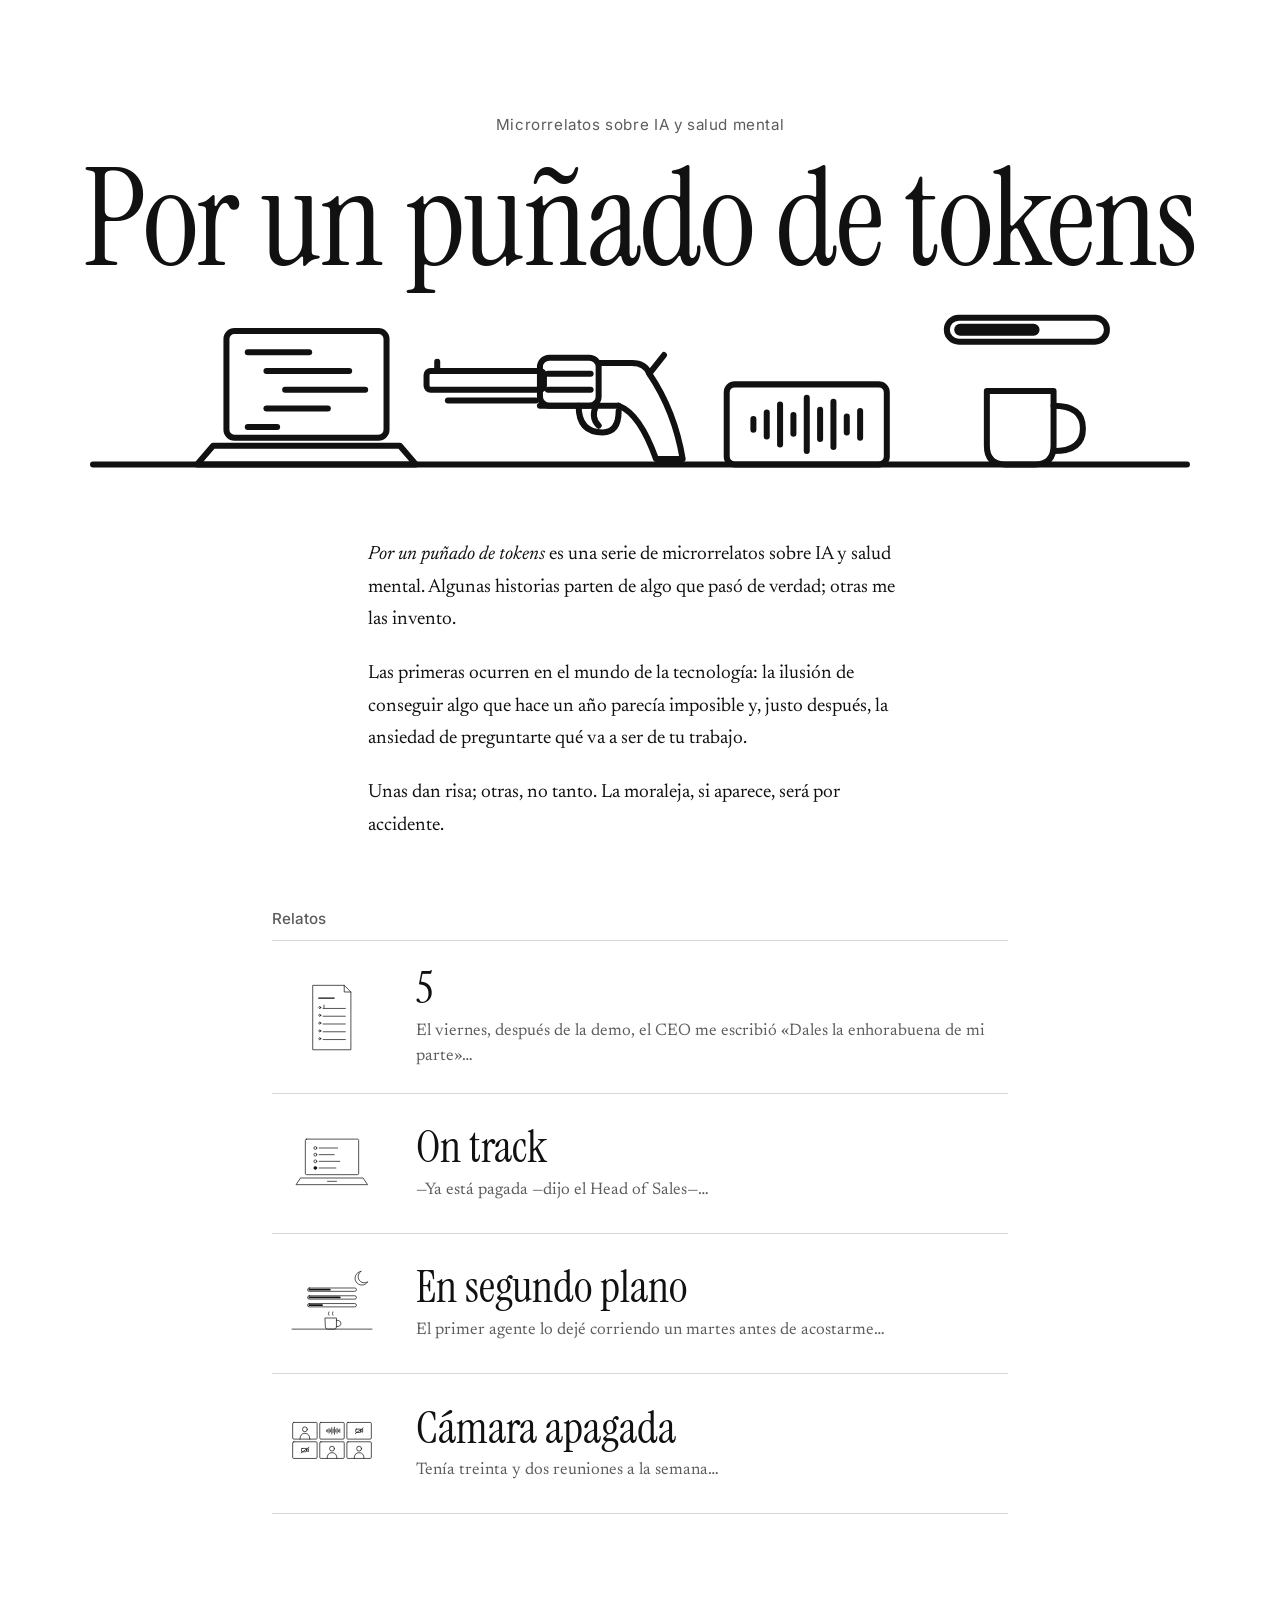
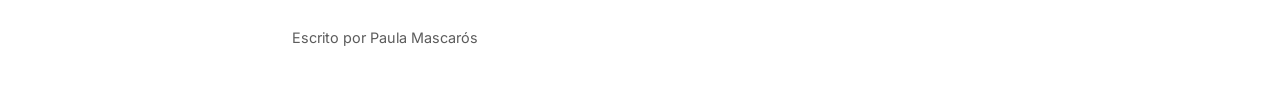
==== index.html @ 6014ec5f "Alinea el friso con el texto" ====
<!doctype html>
<html lang="es">
<head>
<meta charset="utf-8">
<meta name="viewport" content="width=device-width, initial-scale=1">
<title>Por un puñado de tokens</title>
<meta name="description" content="Microrrelatos sobre IA y salud mental.">
<meta property="og:title" content="Por un puñado de tokens">
<meta property="og:description" content="Microrrelatos sobre IA y salud mental.">
<link rel="preconnect" href="https://fonts.googleapis.com"><link rel="preconnect" href="https://fonts.gstatic.com" crossorigin><link rel="stylesheet" href="https://fonts.googleapis.com/css2?family=Instrument+Serif&family=Newsreader:opsz,wght@6..72,400&family=Inter:wght@400;500&display=swap">
<link rel="stylesheet" href="estilo.css">
</head>
<body>
<header class="portada">
<p class="subtitulo">Microrrelatos sobre IA y salud mental</p>
<h1>Por un puñado de tokens</h1>
<svg class="friso" viewBox="617.75 72 824.5 126" aria-hidden="true" fill="none" stroke="currentColor" stroke-width="4.5" stroke-linecap="round" stroke-linejoin="round">
<line x1="620" y1="190" x2="1440" y2="190"></line>
<rect x="1260" y="80" width="120" height="18" rx="9"></rect>
<line x1="1270" y1="89" x2="1325" y2="89" stroke-width="9"></line>
<path d="M1290 135 H1340 V176 Q1340 190 1326 190 H1304 Q1290 190 1290 176 Z"></path>
<path d="M1340 146 Q1362 146 1362 163 Q1362 180 1340 180"></path>
<rect x="720" y="90" width="120" height="80" rx="6"></rect>
<path d="M710 176 H850 L862 190 H698 Z"></path>
<line x1="736" y1="106" x2="782" y2="106"></line>
<line x1="750" y1="120" x2="812" y2="120"></line>
<line x1="764" y1="134" x2="824" y2="134"></line>
<line x1="750" y1="148" x2="796" y2="148"></line>
<line x1="736" y1="162" x2="758" y2="162"></line>
<rect x="870" y="120" width="88" height="14" rx="3"></rect>
<line x1="878" y1="120" x2="878" y2="113"></line>
<line x1="886" y1="142" x2="952" y2="142"></line>
<rect x="955" y="110" width="44" height="36" rx="7"></rect>
<line x1="961" y1="122" x2="993" y2="122"></line>
<line x1="961" y1="134" x2="993" y2="134"></line>
<path d="M999 114 H1024 Q1034 114 1037 122 L1048 108"></path>
<line x1="955" y1="146" x2="1014" y2="146"></line>
<path d="M1014 146 Q1030 152 1042 186 H1062 Q1056 150 1037 122"></path>
<path d="M984 146 Q984 166 1002 166 Q1014 166 1014 150"></path>
<path d="M997 146 Q993 155 999 161"></path>
<rect x="1095" y="130" width="120" height="60" rx="6"></rect>
<line x1="1115" y1="156" x2="1115" y2="164"></line>
<line x1="1125" y1="151" x2="1125" y2="169"></line>
<line x1="1135" y1="145" x2="1135" y2="175"></line>
<line x1="1145" y1="153" x2="1145" y2="167"></line>
<line x1="1155" y1="140" x2="1155" y2="180"></line>
<line x1="1165" y1="149" x2="1165" y2="171"></line>
<line x1="1175" y1="143" x2="1175" y2="177"></line>
<line x1="1185" y1="154" x2="1185" y2="166"></line>
<line x1="1195" y1="150" x2="1195" y2="170"></line>
</svg>
</header>
<main>
<section class="intro">
<p><cite>Por un puñado de tokens</cite> es una serie de microrrelatos sobre IA y salud mental. Algunas historias parten de algo que pasó de verdad; otras me las invento.</p>
<p>Las primeras ocurren en el mundo de la tecnología: la ilusión de conseguir algo que hace un año parecía imposible y, justo después, la ansiedad de preguntarte qué va a ser de tu trabajo.</p>
<p>Unas dan risa; otras, no tanto. La moraleja, si aparece, será por accidente.</p>
</section>
<section class="indice" aria-labelledby="t-relatos">
<h2 id="t-relatos">Relatos</h2>
<ol>
<li><a class="relato" href="relatos/5.html">
<span class="mini"><svg class="ilustracion" viewBox="0 0 1080 820" role="img" aria-label="Un documento con cinco líneas en blanco y un cursor esperando" fill="none" stroke="currentColor" stroke-width="6.5" stroke-linecap="round" stroke-linejoin="round">
<path d="M370 120 H650 L710 180 V700 H370 Z"></path>
<path d="M650 120 V180 H710"></path>
<line x1="420" y1="235" x2="560" y2="235" stroke-width="10"></line>
<circle cx="430" cy="320" r="9"></circle>
<line x1="460" y1="328" x2="660" y2="328"></line>
<circle cx="430" cy="390" r="9"></circle>
<line x1="460" y1="398" x2="660" y2="398"></line>
<circle cx="430" cy="460" r="9"></circle>
<line x1="460" y1="468" x2="660" y2="468"></line>
<circle cx="430" cy="530" r="9"></circle>
<line x1="460" y1="538" x2="660" y2="538"></line>
<circle cx="430" cy="600" r="9"></circle>
<line x1="460" y1="608" x2="660" y2="608"></line>
<line x1="468" y1="298" x2="468" y2="322" stroke-width="6.5"></line>
</svg></span>
<span class="texto"><span class="titulo">5</span><span class="arranque">El viernes, después de la demo, el CEO me escribió «Dales la enhorabuena de mi parte»…</span></span>
</a></li>
<li><a class="relato" href="relatos/on-track.html">
<span class="mini"><svg class="ilustracion" viewBox="0 0 1080 820" role="img" aria-label="Un portátil con cuatro contactos: tres desconectados y uno todavía activo" fill="none" stroke="currentColor" stroke-width="6.5" stroke-linecap="round" stroke-linejoin="round">
<rect x="300" y="190" width="480" height="320" rx="12"></rect>
<path d="M260 540 H820 L860 600 H220 Z"></path>
<line x1="500" y1="570" x2="580" y2="570"></line>
<circle cx="390" cy="270" r="13"></circle>
<line x1="425" y1="270" x2="590" y2="270"></line>
<circle cx="390" cy="330" r="13"></circle>
<line x1="425" y1="330" x2="560" y2="330"></line>
<circle cx="390" cy="390" r="13"></circle>
<line x1="425" y1="390" x2="610" y2="390"></line>
<circle cx="390" cy="450" r="13" fill="currentColor"></circle>
<line x1="425" y1="450" x2="575" y2="450"></line>
</svg></span>
<span class="texto"><span class="titulo">On track</span><span class="arranque">—Ya está pagada —dijo el Head of Sales—…</span></span>
</a></li>
<li><a class="relato" href="relatos/en-segundo-plano.html">
<span class="mini"><svg class="ilustracion" viewBox="0 0 1080 820" role="img" aria-label="Una luna, tres barras de progreso a medio llenar y una taza sobre la mesa" fill="none" stroke="currentColor" stroke-width="6.5" stroke-linecap="round" stroke-linejoin="round">
<path d="M800 120 A62 62 0 1 0 862 214 A50 50 0 1 1 800 120 Z"></path>
<rect x="320" y="270" width="440" height="30" rx="15"></rect>
<line x1="337" y1="285" x2="520" y2="285" stroke-width="16"></line>
<rect x="320" y="340" width="440" height="30" rx="15"></rect>
<line x1="337" y1="355" x2="610" y2="355" stroke-width="16"></line>
<rect x="320" y="410" width="440" height="30" rx="15"></rect>
<line x1="337" y1="425" x2="450" y2="425" stroke-width="16"></line>
<line x1="180" y1="640" x2="900" y2="640"></line>
<path d="M480 540 H580 V620 Q580 640 560 640 H500 Q480 640 480 620 Z"></path>
<path d="M580 560 Q620 560 620 590 Q620 618 580 618"></path>
<path d="M512 515 Q502 500 512 485"></path>
<path d="M548 515 Q538 500 548 485"></path>
</svg></span>
<span class="texto"><span class="titulo">En segundo plano</span><span class="arranque">El primer agente lo dejé corriendo un martes antes de acostarme…</span></span>
</a></li>
<li><a class="relato" href="relatos/camara-apagada.html">
<span class="mini"><svg class="ilustracion" viewBox="0 0 1080 820" role="img" aria-label="Una videollamada de seis personas: unas con la cámara apagada y una que solo es una onda de voz" fill="none" stroke="currentColor" stroke-width="6.5" stroke-linecap="round" stroke-linejoin="round">
<rect x="186" y="220" width="220" height="150" rx="10"></rect>
<rect x="430" y="220" width="220" height="150" rx="10"></rect>
<rect x="674" y="220" width="220" height="150" rx="10"></rect>
<rect x="186" y="394" width="220" height="150" rx="10"></rect>
<rect x="430" y="394" width="220" height="150" rx="10"></rect>
<rect x="674" y="394" width="220" height="150" rx="10"></rect>
<circle cx="296" cy="282" r="22"></circle>
<path d="M252 370 Q252 318 296 318 Q340 318 340 370"></path>
<line x1="490" y1="290" x2="490" y2="300"></line>
<line x1="502" y1="283" x2="502" y2="307"></line>
<line x1="514" y1="275" x2="514" y2="315"></line>
<line x1="526" y1="286" x2="526" y2="304"></line>
<line x1="538" y1="267" x2="538" y2="323"></line>
<line x1="550" y1="280" x2="550" y2="310"></line>
<line x1="562" y1="263" x2="562" y2="327"></line>
<line x1="574" y1="284" x2="574" y2="306"></line>
<line x1="586" y1="273" x2="586" y2="317"></line>
<line x1="598" y1="287" x2="598" y2="303"></line>
<line x1="610" y1="280" x2="610" y2="310"></line>
<rect x="754" y="280" width="44" height="30" rx="4"></rect>
<path d="M798 290 L816 282 V308 L798 300"></path>
<line x1="750" y1="320" x2="820" y2="270"></line>
<rect x="266" y="454" width="44" height="30" rx="4"></rect>
<path d="M310 464 L328 456 V482 L310 474"></path>
<line x1="262" y1="494" x2="332" y2="444"></line>
<circle cx="540" cy="456" r="22"></circle>
<path d="M496 544 Q496 492 540 492 Q584 492 584 544"></path>
<circle cx="784" cy="456" r="22"></circle>
<path d="M740 544 Q740 492 784 492 Q828 492 828 544"></path>
</svg></span>
<span class="texto"><span class="titulo">Cámara apagada</span><span class="arranque">Tenía treinta y dos reuniones a la semana…</span></span>
</a></li>
</ol>
</section>
</main>
<footer><p>Escrito por Paula Mascarós</p></footer>
</body>
</html>
---- estilo.css ----
:root {
  --papel: #ffffff;
  --tinta: #111111;
  --tenue: #5c5c5c;
  --linea: #d6d6d6;
  --titulo: "Instrument Serif", "Iowan Old Style", Georgia, serif;
  --lectura: "Newsreader", "Iowan Old Style", Georgia, serif;
  --rotulo: "Inter", system-ui, -apple-system, "Segoe UI", sans-serif;
  color-scheme: light;
}
@media (prefers-color-scheme: dark) {
  :root {
    --papel: #121212;
    --tinta: #f2f2f2;
    --tenue: #a8a8a8;
    --linea: #3a3a3a;
    color-scheme: dark;
  }
}
* { box-sizing: border-box; }
html { -webkit-text-size-adjust: 100%; }
body {
  margin: 0;
  background: var(--papel);
  color: var(--tinta);
  font-family: var(--lectura);
  font-size: 1.2rem;
  line-height: 1.7;
}
a { color: inherit; }
a:focus-visible { outline: 2px solid var(--tinta); outline-offset: 4px; }
svg { display: block; max-width: 100%; height: auto; color: var(--tinta); }

/* Portada */
.portada {
  text-align: center;
  padding: clamp(3rem, 10vw, 7rem) 1.25rem 1rem;
}
.subtitulo {
  margin: 0 0 1rem;
  font-family: var(--rotulo);
  font-size: 0.95rem;
  letter-spacing: 0.04em;
  color: var(--tenue);
}
.portada h1 {
  margin: 0;
  font-family: var(--titulo);
  font-weight: 400;
  font-size: clamp(3rem, 11vw, 8.5rem);
  line-height: 0.95;
  letter-spacing: -0.01em;
}
.friso { width: min(100%, 1100px); margin: 1.5rem auto 0; }

main { padding: 0 1.25rem; }
.intro { max-width: 34rem; margin: 3rem auto 0; }
.intro p { margin: 0 0 1.1em; }
.intro cite { font-style: italic; }

/* Índice */
.indice { max-width: 46rem; margin: 4rem auto 0; }
.indice h2 {
  font-family: var(--rotulo);
  font-weight: 500;
  font-size: 0.95rem;
  color: var(--tenue);
  margin: 0 0 0.5rem;
}
.indice ol { list-style: none; margin: 0; padding: 0; border-top: 1px solid var(--linea); }
.indice li { border-bottom: 1px solid var(--linea); }
.relato {
  display: grid;
  grid-template-columns: 7.5rem 1fr;
  gap: 1.5rem;
  align-items: center;
  padding: 1.5rem 0;
  text-decoration: none;
}
.mini svg { width: 100%; }
.titulo {
  display: block;
  font-family: var(--titulo);
  font-size: clamp(2rem, 5vw, 2.8rem);
  line-height: 1.05;
}
.arranque { display: block; margin-top: 0.4rem; color: var(--tenue); font-size: 1.05rem; line-height: 1.5; }
.relato:hover .titulo { text-decoration: underline; text-decoration-thickness: 1px; text-underline-offset: 0.15em; }

/* Relato */
.volver {
  padding: 1.25rem;
  font-family: var(--rotulo);
  font-size: 0.95rem;
}
.volver a { text-decoration: none; color: var(--tenue); }
.volver a:hover { color: var(--tinta); }
.pieza article { max-width: 34rem; margin: 0 auto; }
.ilustracion.grande { width: min(100%, 26rem); margin: 1rem auto 0; }
.pieza h1 {
  font-family: var(--titulo);
  font-weight: 400;
  font-size: clamp(3rem, 12vw, 6rem);
  line-height: 1;
  text-align: center;
  margin: 0.5rem 0 2.5rem;
}
.cuerpo p { margin: 0 0 1em; hyphens: auto; }
.cuerpo p:last-child { margin-bottom: 0; }

.pasos {
  max-width: 34rem;
  margin: 4rem auto 0;
  padding-top: 1.5rem;
  border-top: 1px solid var(--linea);
  display: flex;
  justify-content: space-between;
  gap: 1rem;
}
.pasos a { text-decoration: none; display: flex; flex-direction: column; min-height: 44px; }
.pasos .siguiente { text-align: right; margin-left: auto; }
.pasos .dir { font-family: var(--rotulo); font-size: 0.85rem; color: var(--tenue); }
.pasos .t { font-family: var(--titulo); font-size: 1.8rem; line-height: 1.1; }
.pasos a:hover .t { text-decoration: underline; text-decoration-thickness: 1px; }

footer {
  max-width: 46rem;
  margin: 5rem auto 0;
  padding: 2rem 1.25rem 3rem;
  font-family: var(--rotulo);
  font-size: 0.9rem;
  color: var(--tenue);
}
footer p { margin: 0; }

@media (max-width: 34rem) {
  .relato { grid-template-columns: 5rem 1fr; gap: 1rem; }
}
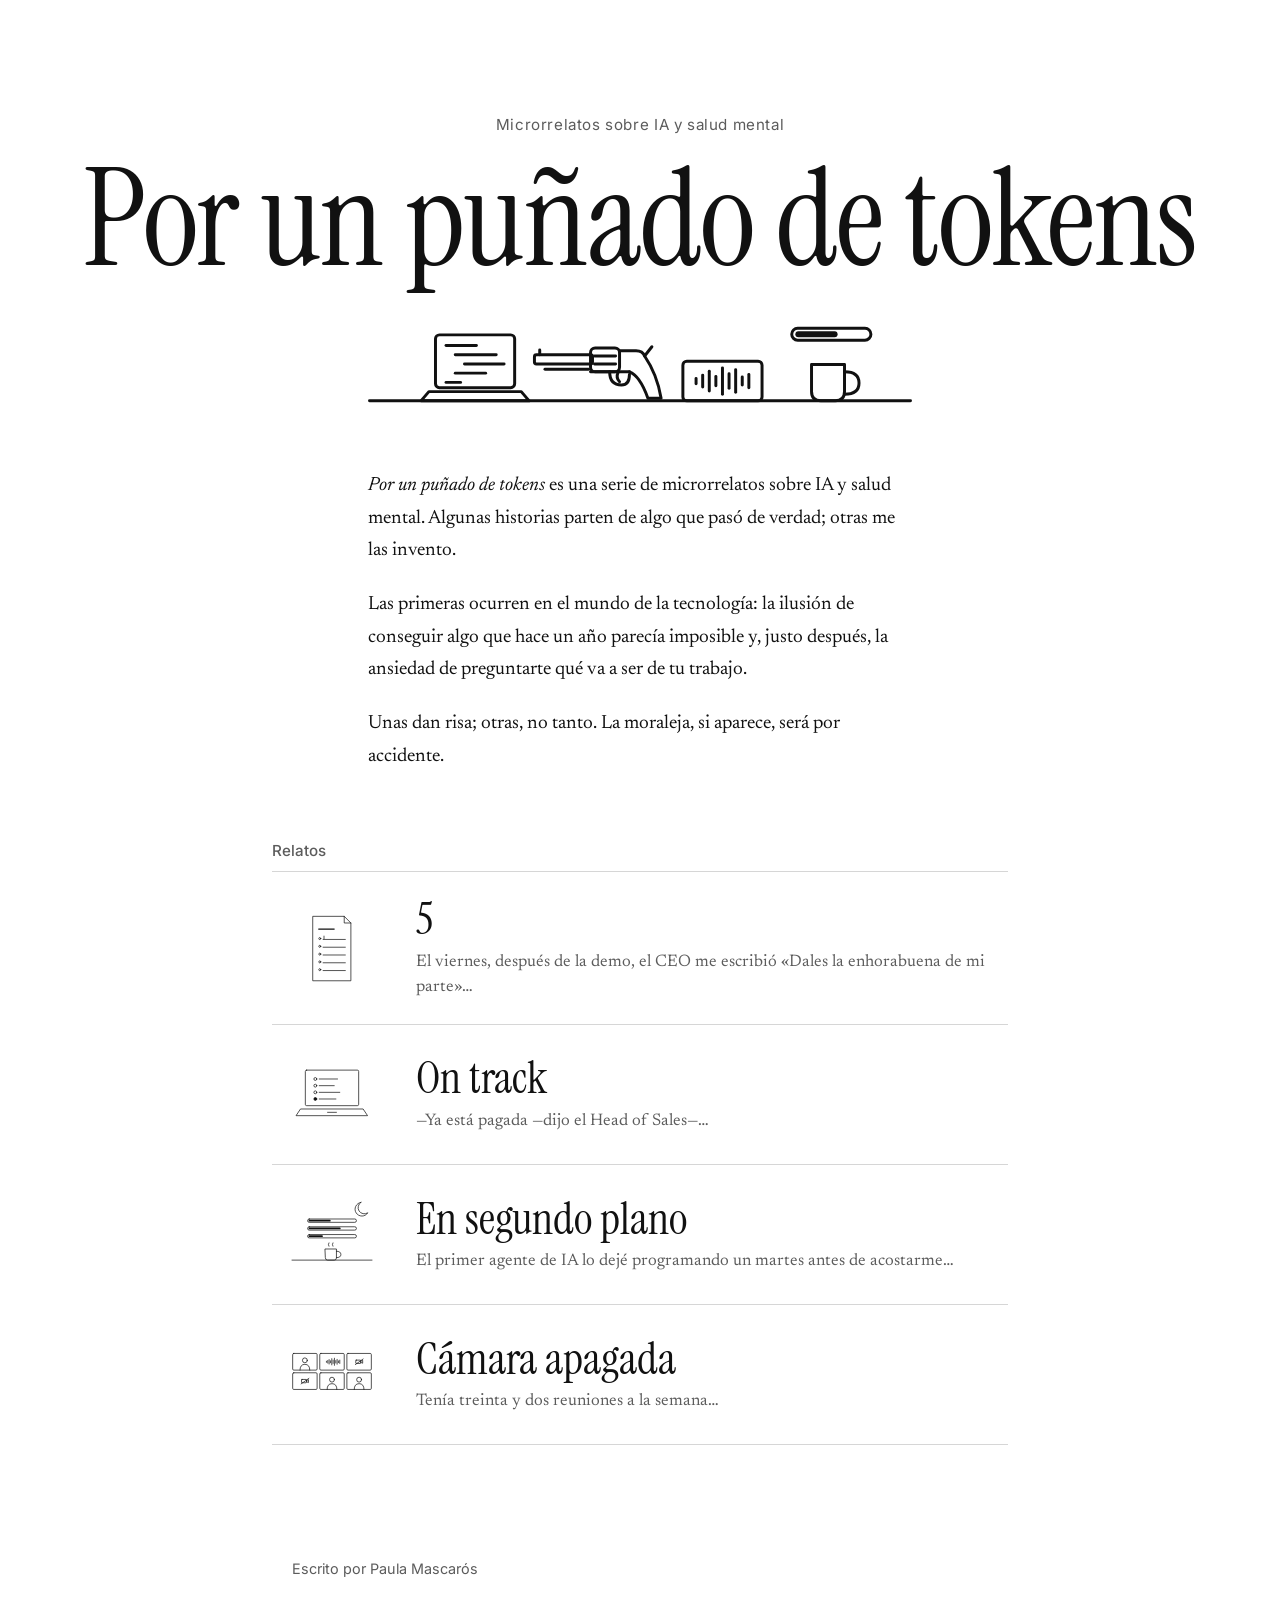
==== commit 462fe68a: "En segundo plano: nueva versión" ====
--- a/index.html
+++ b/index.html
@@ -109,7 +109,7 @@
 <path d="M512 515 Q502 500 512 485"></path>
 <path d="M548 515 Q538 500 548 485"></path>
 </svg></span>
-<span class="texto"><span class="titulo">En segundo plano</span><span class="arranque">El primer agente lo dejé corriendo un martes antes de acostarme…</span></span>
+<span class="texto"><span class="titulo">En segundo plano</span><span class="arranque">El primer agente de IA lo dejé programando un martes antes de acostarme…</span></span>
 </a></li>
 <li><a class="relato" href="relatos/camara-apagada.html">
 <span class="mini"><svg class="ilustracion" viewBox="0 0 1080 820" role="img" aria-label="Una videollamada de seis personas: unas con la cámara apagada y una que solo es una onda de voz" fill="none" stroke="currentColor" stroke-width="6.5" stroke-linecap="round" stroke-linejoin="round">
--- a/estilo.css
+++ b/estilo.css
@@ -51,7 +51,7 @@
   line-height: 0.95;
   letter-spacing: -0.01em;
 }
-.friso { width: min(100%, 1100px); margin: 1.5rem auto 0; }
+.friso { width: 100%; max-width: 34rem; margin: 2.5rem auto 0; }
 
 main { padding: 0 1.25rem; }
 .intro { max-width: 34rem; margin: 3rem auto 0; }
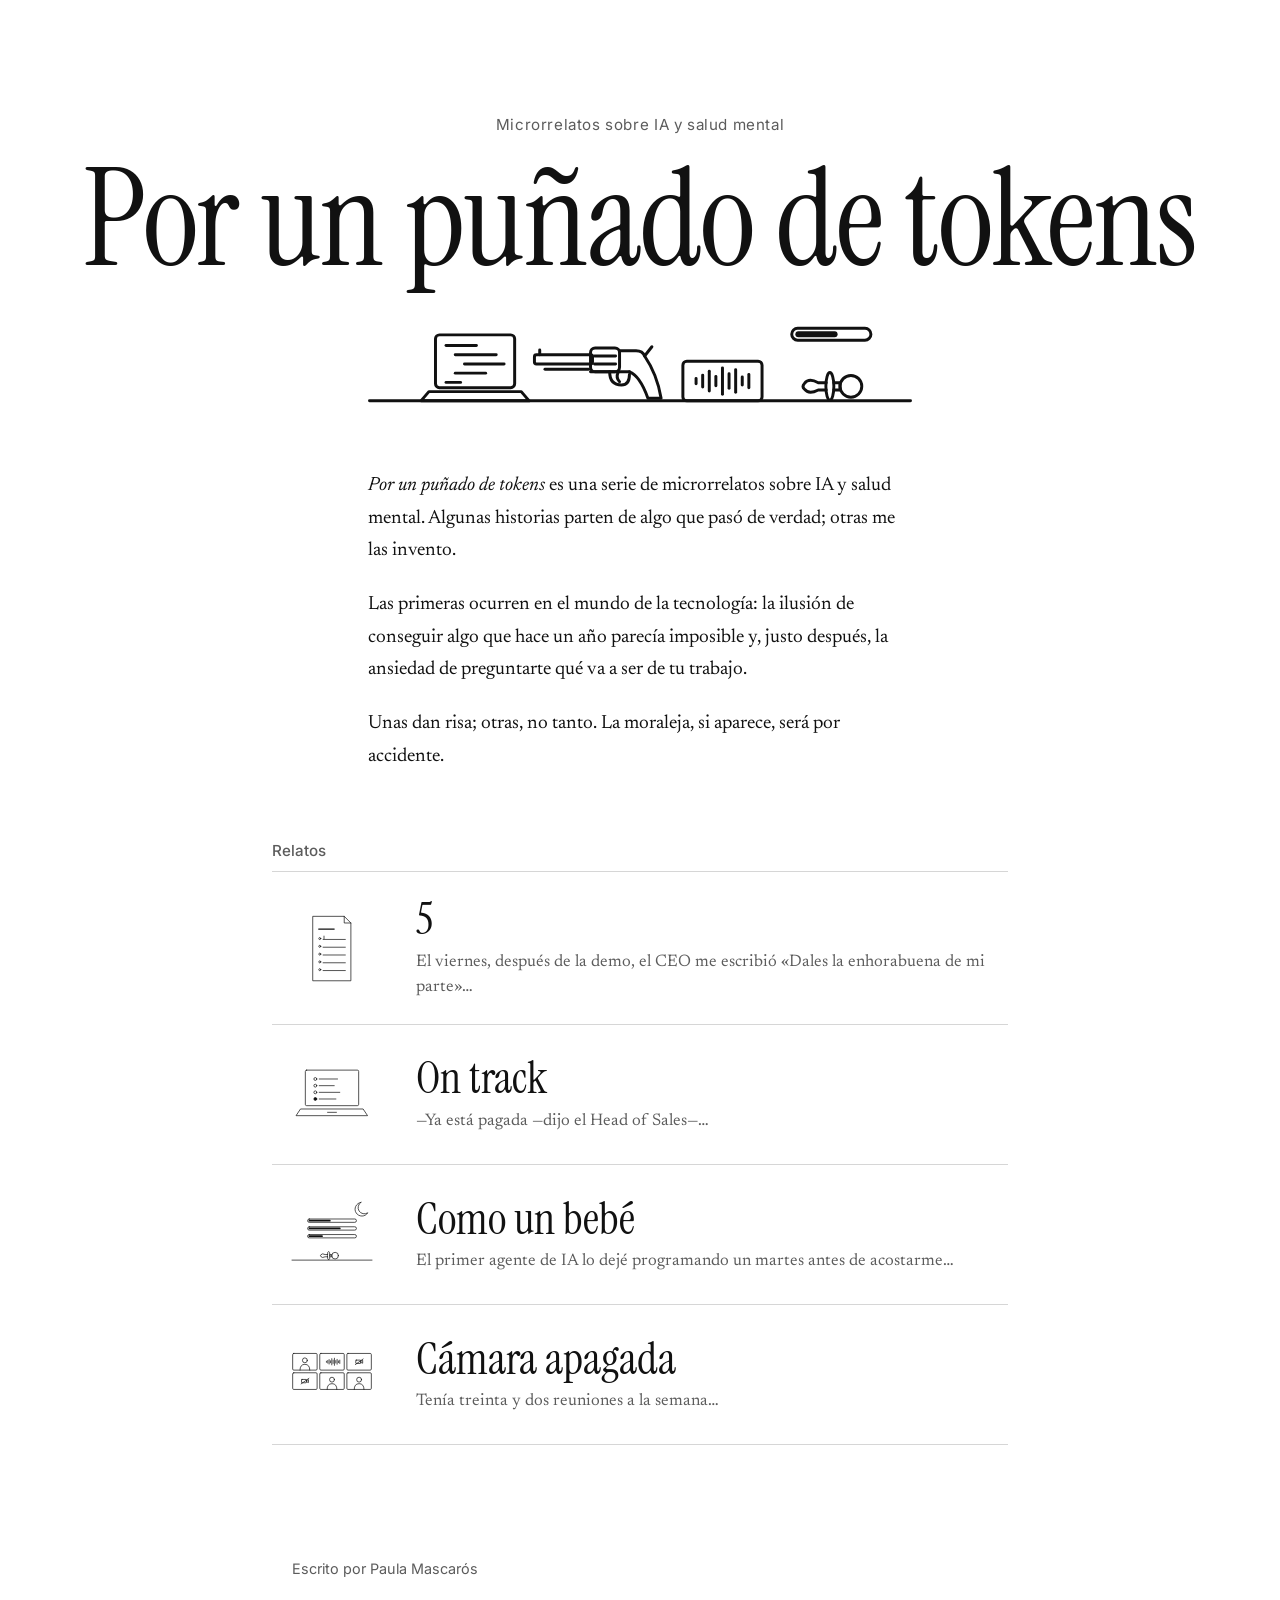
==== commit 5733a3a5: "Como un bebé: nuevo título y chupete" ====
--- a/index.html
+++ b/index.html
@@ -18,8 +18,12 @@
 <line x1="620" y1="190" x2="1440" y2="190"></line>
 <rect x="1260" y="80" width="120" height="18" rx="9"></rect>
 <line x1="1270" y1="89" x2="1325" y2="89" stroke-width="9"></line>
-<path d="M1290 135 H1340 V176 Q1340 190 1326 190 H1304 Q1290 190 1290 176 Z"></path>
-<path d="M1340 146 Q1362 146 1362 163 Q1362 180 1340 180"></path>
+<g transform="translate(1320 190) scale(0.55) translate(-514 -640)" stroke-width="8">
+<path d="M500 590 H478 Q452 576 440 592 Q432 600 440 608 Q452 624 478 610 H500"></path>
+<ellipse cx="510" cy="600" rx="11" ry="38"></ellipse>
+<path d="M521 590 H538 V610 H521"></path>
+<circle cx="568" cy="600" r="30"></circle>
+</g>
 <rect x="720" y="90" width="120" height="80" rx="6"></rect>
 <path d="M710 176 H850 L862 190 H698 Z"></path>
 <line x1="736" y1="106" x2="782" y2="106"></line>
@@ -94,8 +98,8 @@
 </svg></span>
 <span class="texto"><span class="titulo">On track</span><span class="arranque">—Ya está pagada —dijo el Head of Sales—…</span></span>
 </a></li>
-<li><a class="relato" href="relatos/en-segundo-plano.html">
-<span class="mini"><svg class="ilustracion" viewBox="0 0 1080 820" role="img" aria-label="Una luna, tres barras de progreso a medio llenar y una taza sobre la mesa" fill="none" stroke="currentColor" stroke-width="6.5" stroke-linecap="round" stroke-linejoin="round">
+<li><a class="relato" href="relatos/como-un-bebe.html">
+<span class="mini"><svg class="ilustracion" viewBox="0 0 1080 820" role="img" aria-label="Una luna, tres barras de progreso a medio llenar y un chupete sobre la mesa" fill="none" stroke="currentColor" stroke-width="6.5" stroke-linecap="round" stroke-linejoin="round">
 <path d="M800 120 A62 62 0 1 0 862 214 A50 50 0 1 1 800 120 Z"></path>
 <rect x="320" y="270" width="440" height="30" rx="15"></rect>
 <line x1="337" y1="285" x2="520" y2="285" stroke-width="16"></line>
@@ -104,12 +108,12 @@
 <rect x="320" y="410" width="440" height="30" rx="15"></rect>
 <line x1="337" y1="425" x2="450" y2="425" stroke-width="16"></line>
 <line x1="180" y1="640" x2="900" y2="640"></line>
-<path d="M480 540 H580 V620 Q580 640 560 640 H500 Q480 640 480 620 Z"></path>
-<path d="M580 560 Q620 560 620 590 Q620 618 580 618"></path>
-<path d="M512 515 Q502 500 512 485"></path>
-<path d="M548 515 Q538 500 548 485"></path>
+<path d="M500 590 H478 Q452 576 440 592 Q432 600 440 608 Q452 624 478 610 H500"></path>
+<ellipse cx="510" cy="600" rx="11" ry="38"></ellipse>
+<path d="M521 590 H538 V610 H521"></path>
+<circle cx="568" cy="600" r="30"></circle>
 </svg></span>
-<span class="texto"><span class="titulo">En segundo plano</span><span class="arranque">El primer agente de IA lo dejé programando un martes antes de acostarme…</span></span>
+<span class="texto"><span class="titulo">Como un bebé</span><span class="arranque">El primer agente de IA lo dejé programando un martes antes de acostarme…</span></span>
 </a></li>
 <li><a class="relato" href="relatos/camara-apagada.html">
 <span class="mini"><svg class="ilustracion" viewBox="0 0 1080 820" role="img" aria-label="Una videollamada de seis personas: unas con la cámara apagada y una que solo es una onda de voz" fill="none" stroke="currentColor" stroke-width="6.5" stroke-linecap="round" stroke-linejoin="round">
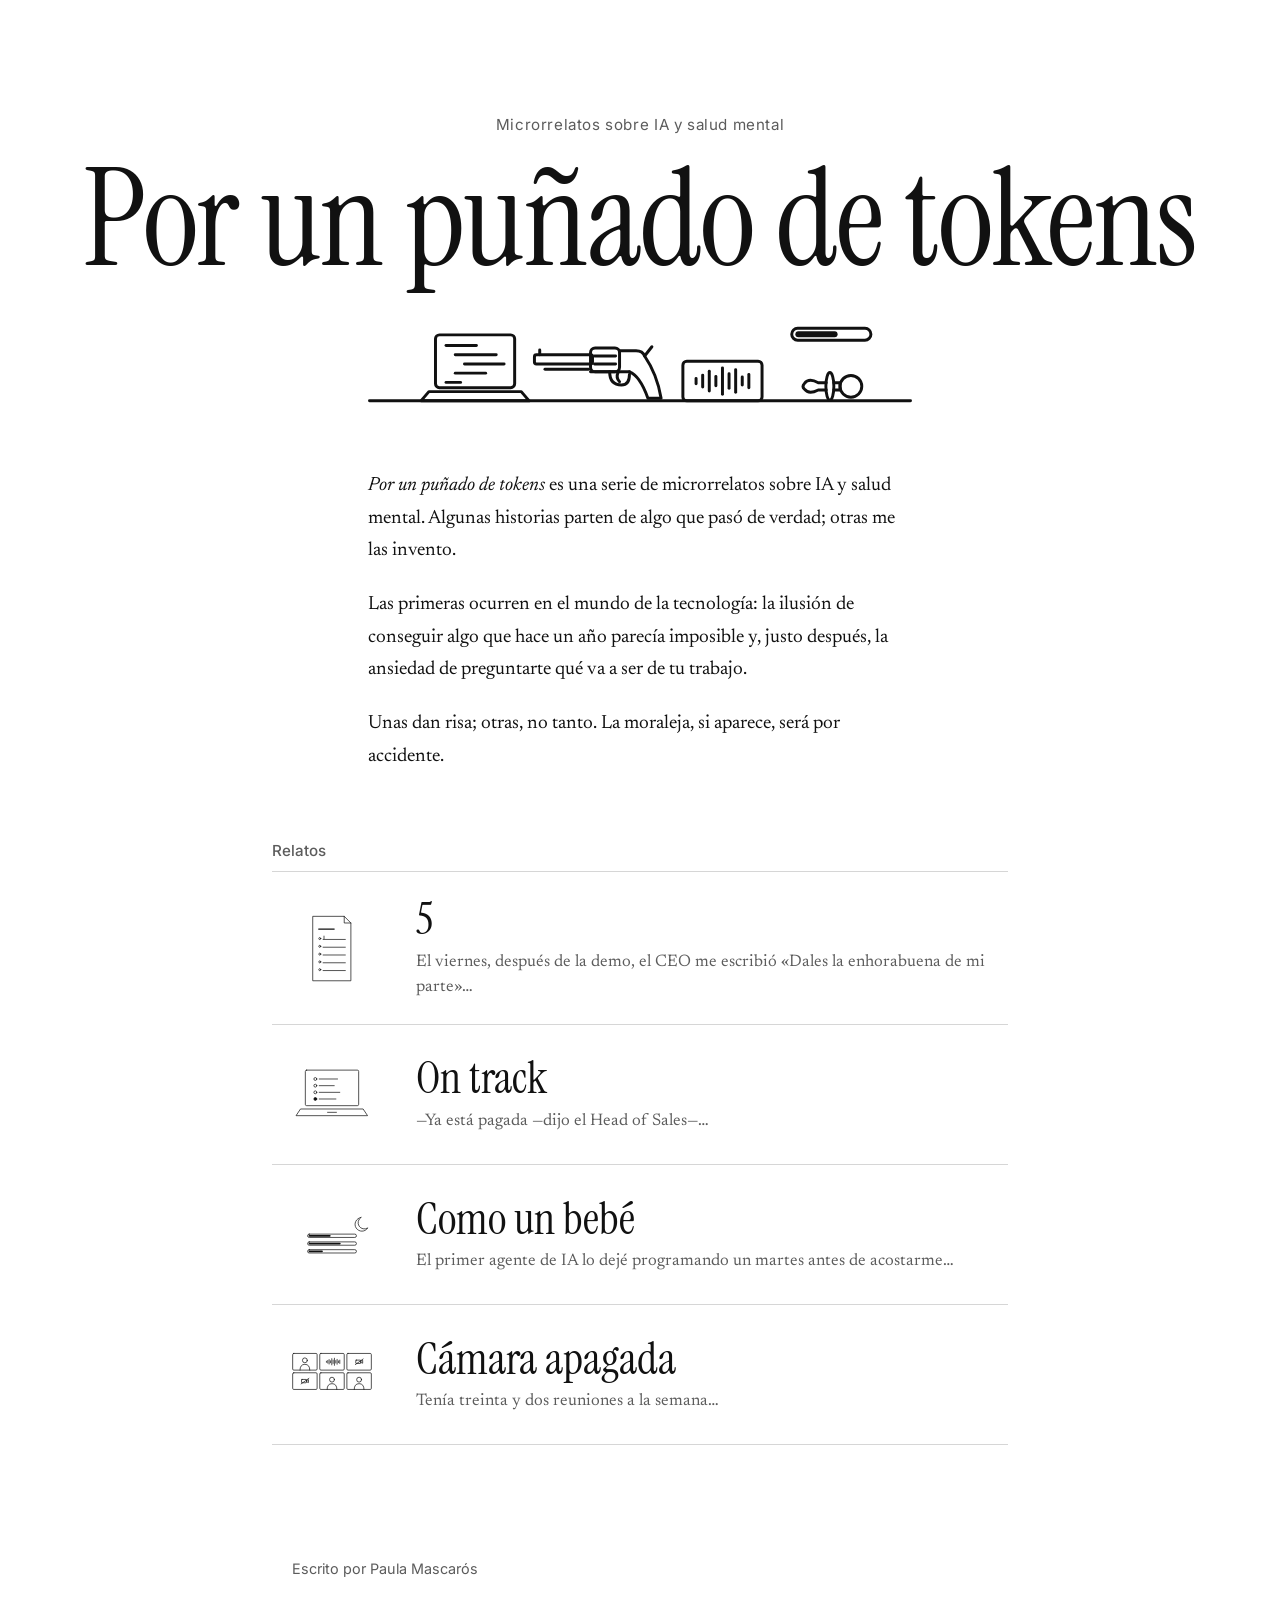
==== commit d27cff1a: "Como un bebé: solo la luna y las barras" ====
--- a/index.html
+++ b/index.html
@@ -99,7 +99,7 @@
 <span class="texto"><span class="titulo">On track</span><span class="arranque">—Ya está pagada —dijo el Head of Sales—…</span></span>
 </a></li>
 <li><a class="relato" href="relatos/como-un-bebe.html">
-<span class="mini"><svg class="ilustracion" viewBox="0 0 1080 820" role="img" aria-label="Una luna, tres barras de progreso a medio llenar y un chupete sobre la mesa" fill="none" stroke="currentColor" stroke-width="6.5" stroke-linecap="round" stroke-linejoin="round">
+<span class="mini"><svg class="ilustracion" viewBox="0 -136 1080 820" role="img" aria-label="Una luna y tres barras de progreso a medio llenar" fill="none" stroke="currentColor" stroke-width="6.5" stroke-linecap="round" stroke-linejoin="round">
 <path d="M800 120 A62 62 0 1 0 862 214 A50 50 0 1 1 800 120 Z"></path>
 <rect x="320" y="270" width="440" height="30" rx="15"></rect>
 <line x1="337" y1="285" x2="520" y2="285" stroke-width="16"></line>
@@ -107,11 +107,6 @@
 <line x1="337" y1="355" x2="610" y2="355" stroke-width="16"></line>
 <rect x="320" y="410" width="440" height="30" rx="15"></rect>
 <line x1="337" y1="425" x2="450" y2="425" stroke-width="16"></line>
-<line x1="180" y1="640" x2="900" y2="640"></line>
-<path d="M500 590 H478 Q452 576 440 592 Q432 600 440 608 Q452 624 478 610 H500"></path>
-<ellipse cx="510" cy="600" rx="11" ry="38"></ellipse>
-<path d="M521 590 H538 V610 H521"></path>
-<circle cx="568" cy="600" r="30"></circle>
 </svg></span>
 <span class="texto"><span class="titulo">Como un bebé</span><span class="arranque">El primer agente de IA lo dejé programando un martes antes de acostarme…</span></span>
 </a></li>
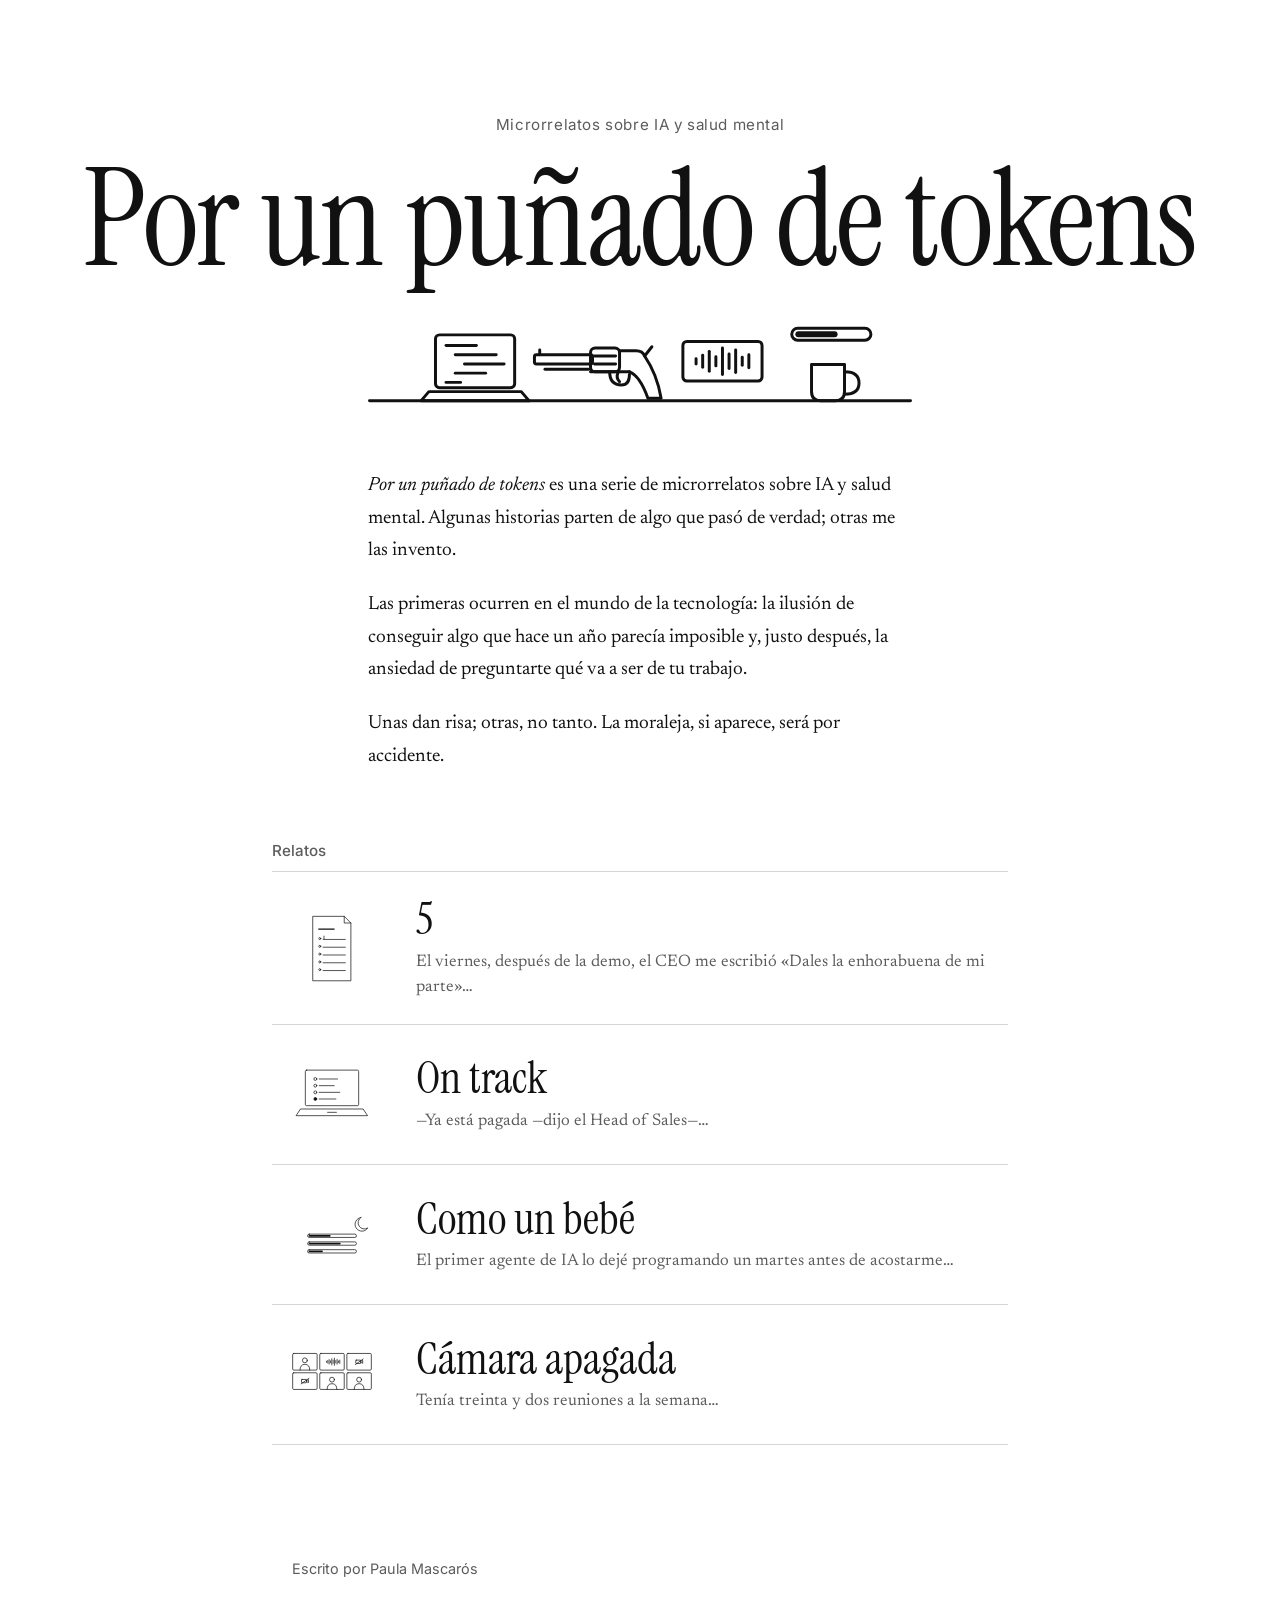
==== commit ce5589b8: "Cabecera: vuelve la taza y el audio flota" ====
--- a/index.html
+++ b/index.html
@@ -18,12 +18,8 @@
 <line x1="620" y1="190" x2="1440" y2="190"></line>
 <rect x="1260" y="80" width="120" height="18" rx="9"></rect>
 <line x1="1270" y1="89" x2="1325" y2="89" stroke-width="9"></line>
-<g transform="translate(1320 190) scale(0.55) translate(-514 -640)" stroke-width="8">
-<path d="M500 590 H478 Q452 576 440 592 Q432 600 440 608 Q452 624 478 610 H500"></path>
-<ellipse cx="510" cy="600" rx="11" ry="38"></ellipse>
-<path d="M521 590 H538 V610 H521"></path>
-<circle cx="568" cy="600" r="30"></circle>
-</g>
+<path d="M1290 135 H1340 V176 Q1340 190 1326 190 H1304 Q1290 190 1290 176 Z"></path>
+<path d="M1340 146 Q1362 146 1362 163 Q1362 180 1340 180"></path>
 <rect x="720" y="90" width="120" height="80" rx="6"></rect>
 <path d="M710 176 H850 L862 190 H698 Z"></path>
 <line x1="736" y1="106" x2="782" y2="106"></line>
@@ -42,16 +38,16 @@
 <path d="M1014 146 Q1030 152 1042 186 H1062 Q1056 150 1037 122"></path>
 <path d="M984 146 Q984 166 1002 166 Q1014 166 1014 150"></path>
 <path d="M997 146 Q993 155 999 161"></path>
-<rect x="1095" y="130" width="120" height="60" rx="6"></rect>
-<line x1="1115" y1="156" x2="1115" y2="164"></line>
-<line x1="1125" y1="151" x2="1125" y2="169"></line>
-<line x1="1135" y1="145" x2="1135" y2="175"></line>
-<line x1="1145" y1="153" x2="1145" y2="167"></line>
-<line x1="1155" y1="140" x2="1155" y2="180"></line>
-<line x1="1165" y1="149" x2="1165" y2="171"></line>
-<line x1="1175" y1="143" x2="1175" y2="177"></line>
-<line x1="1185" y1="154" x2="1185" y2="166"></line>
-<line x1="1195" y1="150" x2="1195" y2="170"></line>
+<rect x="1095" y="100" width="120" height="60" rx="6"></rect>
+<line x1="1115" y1="126" x2="1115" y2="134"></line>
+<line x1="1125" y1="121" x2="1125" y2="139"></line>
+<line x1="1135" y1="115" x2="1135" y2="145"></line>
+<line x1="1145" y1="123" x2="1145" y2="137"></line>
+<line x1="1155" y1="110" x2="1155" y2="150"></line>
+<line x1="1165" y1="119" x2="1165" y2="141"></line>
+<line x1="1175" y1="113" x2="1175" y2="147"></line>
+<line x1="1185" y1="124" x2="1185" y2="136"></line>
+<line x1="1195" y1="120" x2="1195" y2="140"></line>
 </svg>
 </header>
 <main>
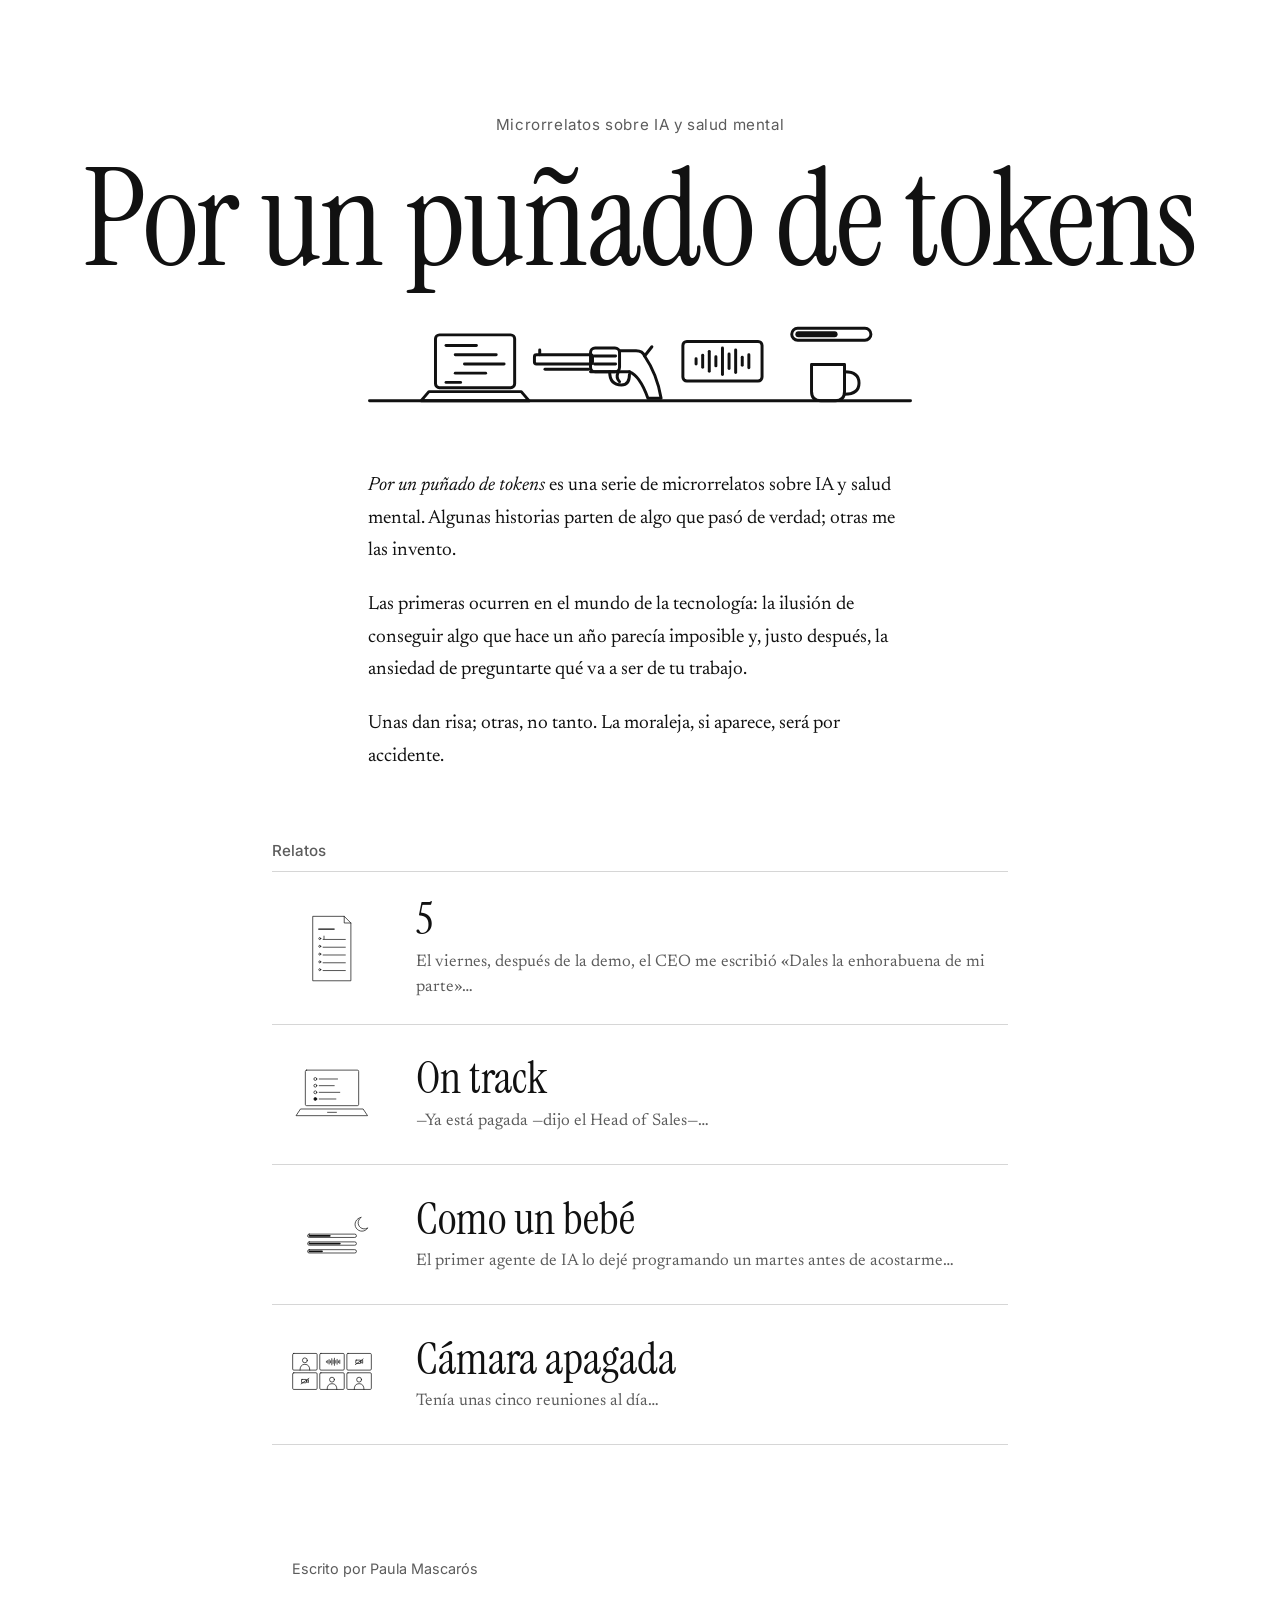
==== commit b8b3c302: "Cámara apagada: cinco reuniones al día" ====
--- a/index.html
+++ b/index.html
@@ -138,7 +138,7 @@
 <circle cx="784" cy="456" r="22"></circle>
 <path d="M740 544 Q740 492 784 492 Q828 492 828 544"></path>
 </svg></span>
-<span class="texto"><span class="titulo">Cámara apagada</span><span class="arranque">Tenía treinta y dos reuniones a la semana…</span></span>
+<span class="texto"><span class="titulo">Cámara apagada</span><span class="arranque">Tenía unas cinco reuniones al día…</span></span>
 </a></li>
 </ol>
 </section>
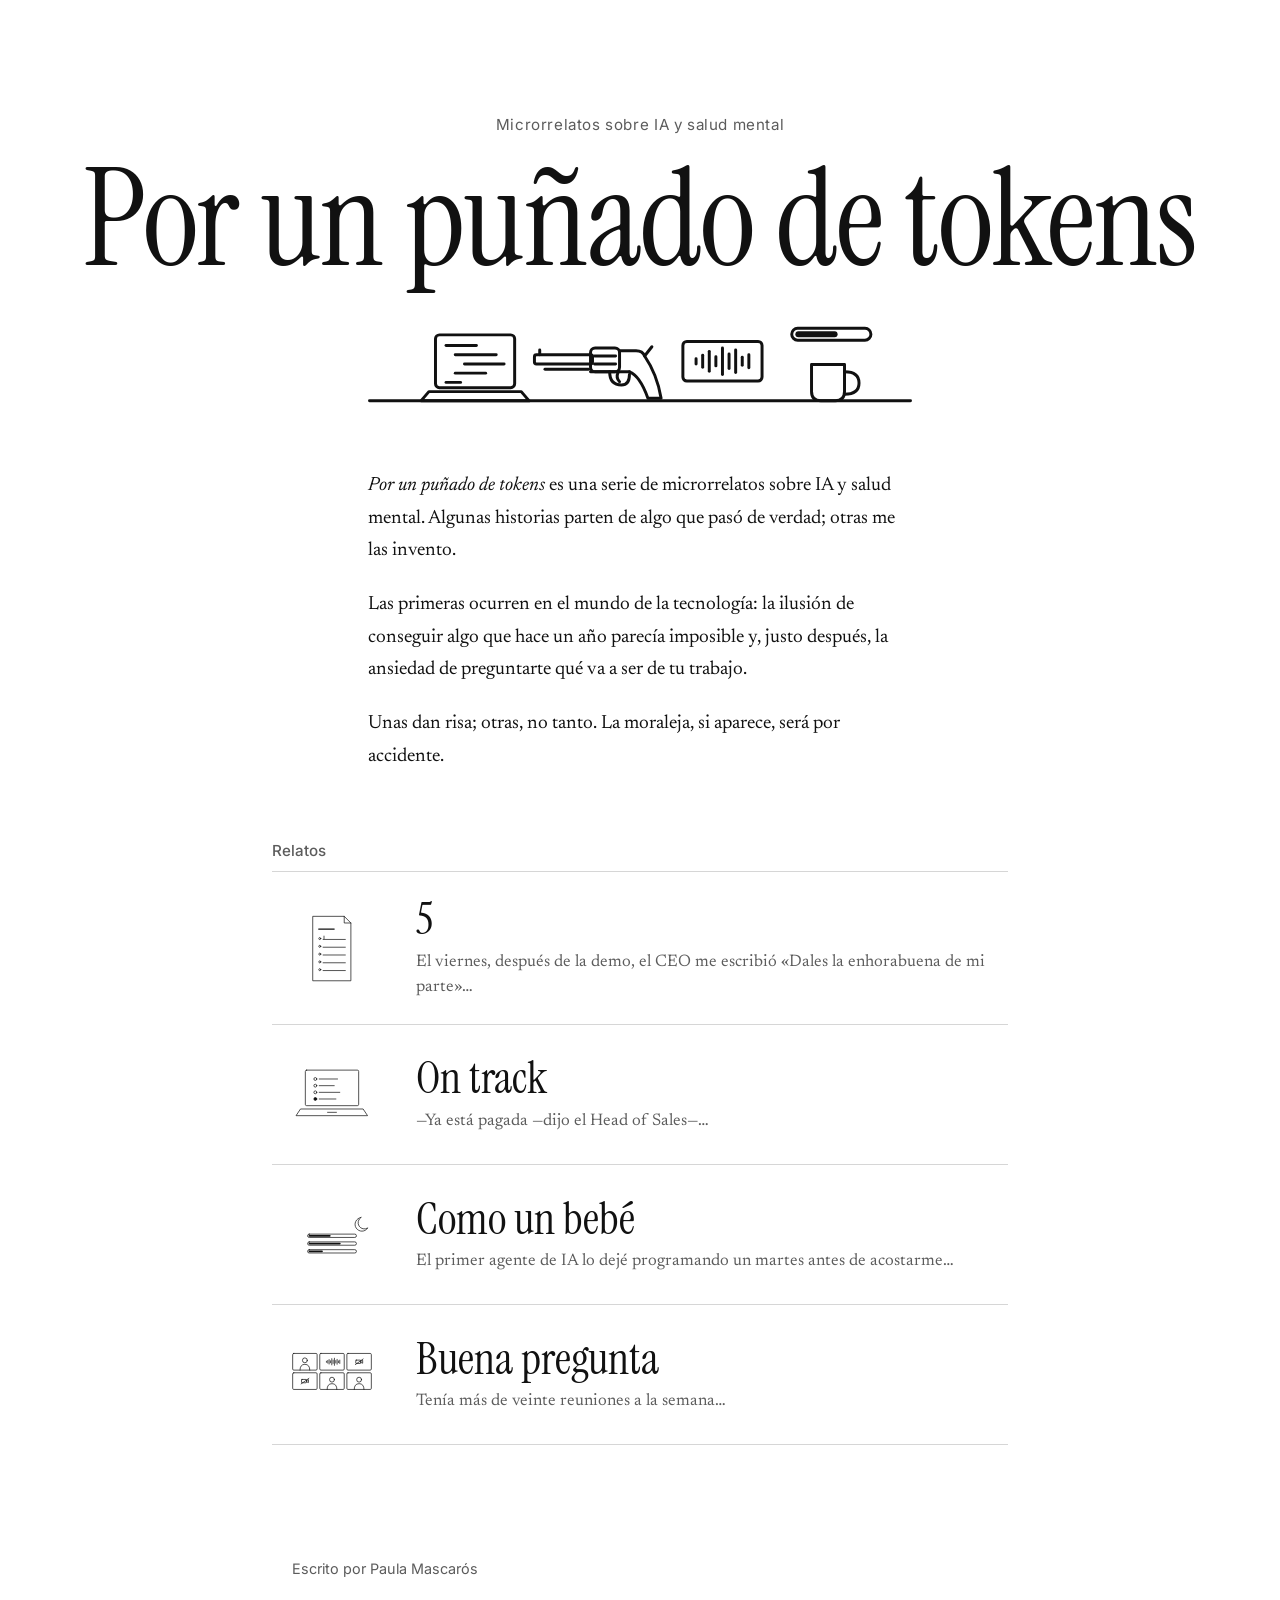
==== commit 90e5af98: "Buena pregunta: nueva versión y título" ====
--- a/index.html
+++ b/index.html
@@ -106,7 +106,7 @@
 </svg></span>
 <span class="texto"><span class="titulo">Como un bebé</span><span class="arranque">El primer agente de IA lo dejé programando un martes antes de acostarme…</span></span>
 </a></li>
-<li><a class="relato" href="relatos/camara-apagada.html">
+<li><a class="relato" href="relatos/buena-pregunta.html">
 <span class="mini"><svg class="ilustracion" viewBox="0 0 1080 820" role="img" aria-label="Una videollamada de seis personas: unas con la cámara apagada y una que solo es una onda de voz" fill="none" stroke="currentColor" stroke-width="6.5" stroke-linecap="round" stroke-linejoin="round">
 <rect x="186" y="220" width="220" height="150" rx="10"></rect>
 <rect x="430" y="220" width="220" height="150" rx="10"></rect>
@@ -138,7 +138,7 @@
 <circle cx="784" cy="456" r="22"></circle>
 <path d="M740 544 Q740 492 784 492 Q828 492 828 544"></path>
 </svg></span>
-<span class="texto"><span class="titulo">Cámara apagada</span><span class="arranque">Tenía unas cinco reuniones al día…</span></span>
+<span class="texto"><span class="titulo">Buena pregunta</span><span class="arranque">Tenía más de veinte reuniones a la semana…</span></span>
 </a></li>
 </ol>
 </section>
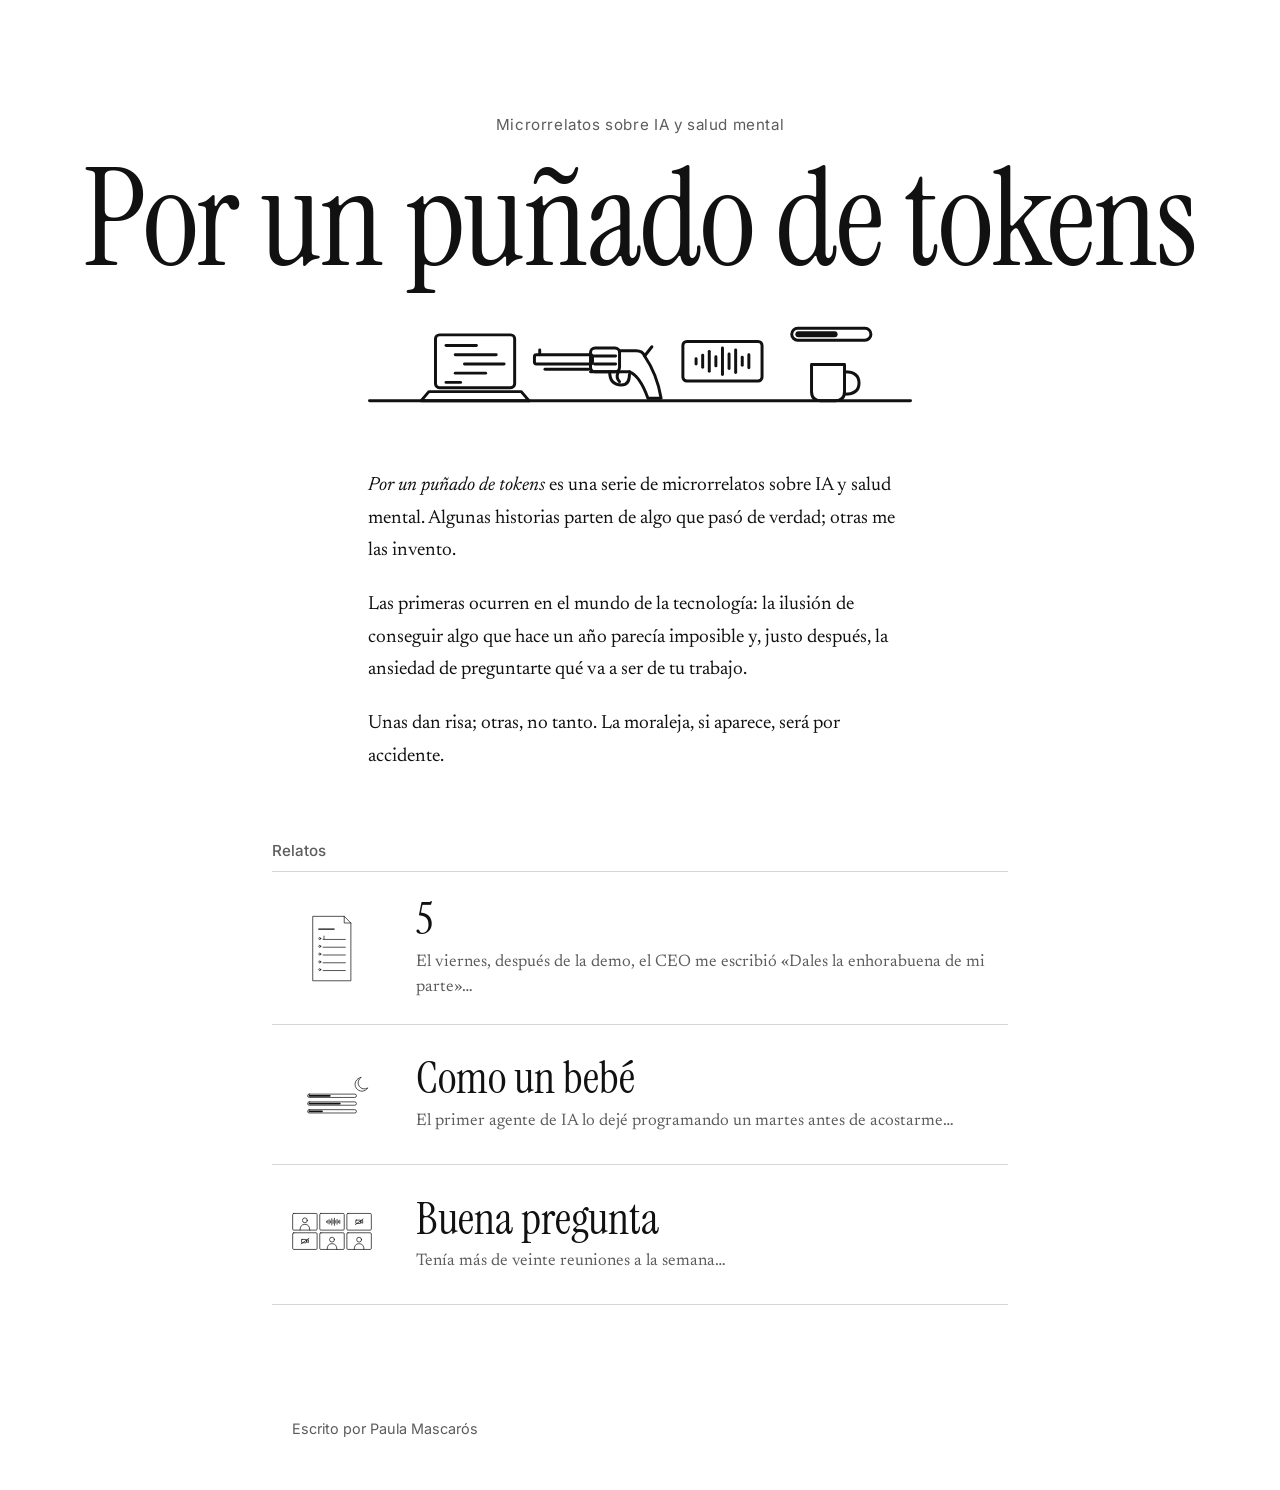
==== commit ba076218: "Despublica On track" ====
--- a/index.html
+++ b/index.html
@@ -78,22 +78,6 @@
 </svg></span>
 <span class="texto"><span class="titulo">5</span><span class="arranque">El viernes, después de la demo, el CEO me escribió «Dales la enhorabuena de mi parte»…</span></span>
 </a></li>
-<li><a class="relato" href="relatos/on-track.html">
-<span class="mini"><svg class="ilustracion" viewBox="0 0 1080 820" role="img" aria-label="Un portátil con cuatro contactos: tres desconectados y uno todavía activo" fill="none" stroke="currentColor" stroke-width="6.5" stroke-linecap="round" stroke-linejoin="round">
-<rect x="300" y="190" width="480" height="320" rx="12"></rect>
-<path d="M260 540 H820 L860 600 H220 Z"></path>
-<line x1="500" y1="570" x2="580" y2="570"></line>
-<circle cx="390" cy="270" r="13"></circle>
-<line x1="425" y1="270" x2="590" y2="270"></line>
-<circle cx="390" cy="330" r="13"></circle>
-<line x1="425" y1="330" x2="560" y2="330"></line>
-<circle cx="390" cy="390" r="13"></circle>
-<line x1="425" y1="390" x2="610" y2="390"></line>
-<circle cx="390" cy="450" r="13" fill="currentColor"></circle>
-<line x1="425" y1="450" x2="575" y2="450"></line>
-</svg></span>
-<span class="texto"><span class="titulo">On track</span><span class="arranque">—Ya está pagada —dijo el Head of Sales—…</span></span>
-</a></li>
 <li><a class="relato" href="relatos/como-un-bebe.html">
 <span class="mini"><svg class="ilustracion" viewBox="0 -136 1080 820" role="img" aria-label="Una luna y tres barras de progreso a medio llenar" fill="none" stroke="currentColor" stroke-width="6.5" stroke-linecap="round" stroke-linejoin="round">
 <path d="M800 120 A62 62 0 1 0 862 214 A50 50 0 1 1 800 120 Z"></path>
